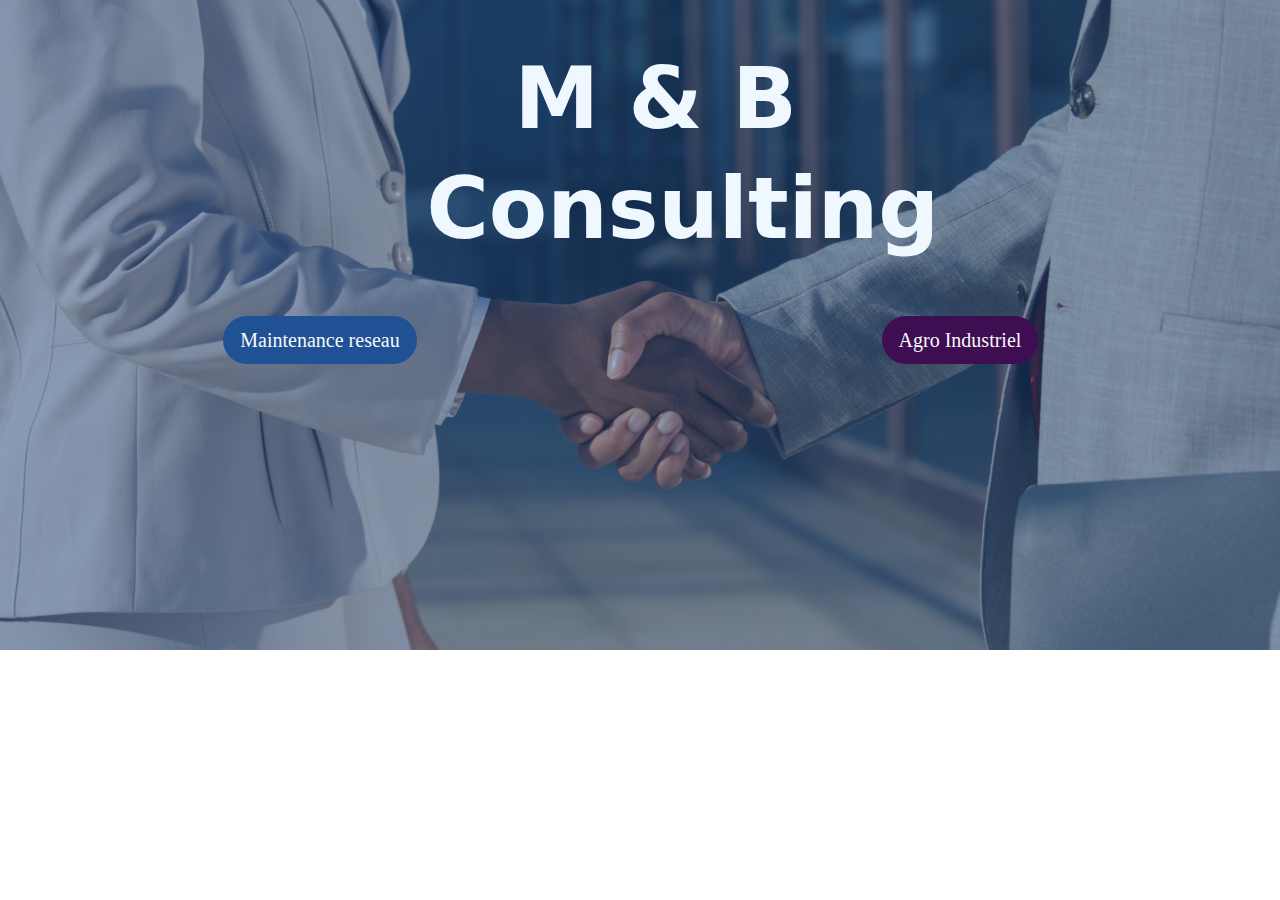
==== index.html @ 7c720ad5 "version 1" ====
<!DOCTYPE html>
<html lang="en">
<head>
    <meta charset="UTF-8">
    <meta name="viewport" content="width=device-width, initial-scale=1.0">
    <title>M & B | Consulting</title>
    <link rel="stylesheet" href="css/bootstrap.min.css">
    <link rel="stylesheet" href="css/index.css">
</head>
<body >
    <div class="container-fluid image" style="height: 650px; background-image: url(images/4.png) !important; background-color:rgba(0, 0, 0, 0.2) ; background-size: 100% !important;">
        
        <div class="row pt-5">
            <div class="col-12">
                <h1 class="titre">M & B</h1>
            </div>
            <div class="col-12">
                <h1 class="titre1"> Consulting </h1>
            </div>
        </div>

        <div class="row">
            <div class="col-md-6 d-flex justify-content-center mt-5">
                <a  href="tech.html" class="btn tech text-light btn-lg ">Maintenance reseau</a>
            </div>
            <div class="col-md-6 d-flex justify-content-center mt-5">
                <a  href="agro.html" class="btn agro text-light  btn-lg">Agro Industriel</a>
            </div>
        </div>
    </div>
    <script src="js/bootstrap.bundle.min.js"></script>
</body>
</html>
---- css/index.css ----
body{
    background-image: url("images/1.jpg") !important;
    background-repeat: no-repeat;
    background-size: 100%;
}

.tech{
    background-color: #1F5194;
    border-radius: 50px;
    font-family: Times;
}

.agro{
    background-color: #3E0D52;
    border-radius: 50px;
    font-family: Times;
}

/* .les_boutons{
    margin-top: % !important;
} */

.titre{
    margin-left: 40% !important;
    font-size: 85px !important;
    font-weight: bolder;
    /* align-items: center; */
    color: aliceblue ;
    /* padding: 5%; */
}

.titre1{
    margin-left: 40% !important;
    font-size: 85px !important;
    font-weight: bolder;
    margin-left: 33% !important;
    color: aliceblue ;
}
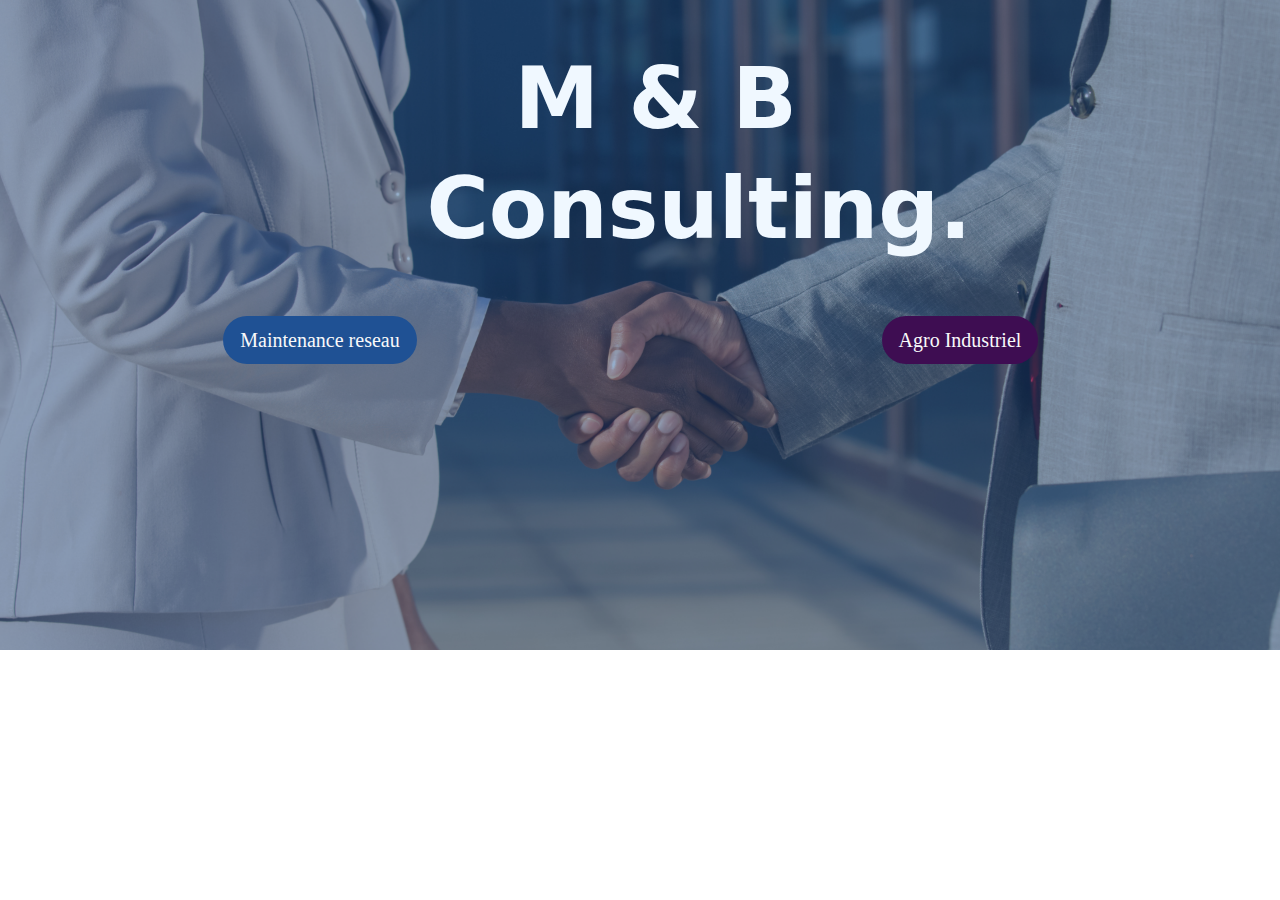
==== commit c737bed4: "mise a jour 2" ====
--- a/index.html
+++ b/index.html
@@ -15,7 +15,7 @@
                 <h1 class="titre">M & B</h1>
             </div>
             <div class="col-12">
-                <h1 class="titre1"> Consulting </h1>
+                <h1 class="titre1"> Consulting. </h1>
             </div>
         </div>
 
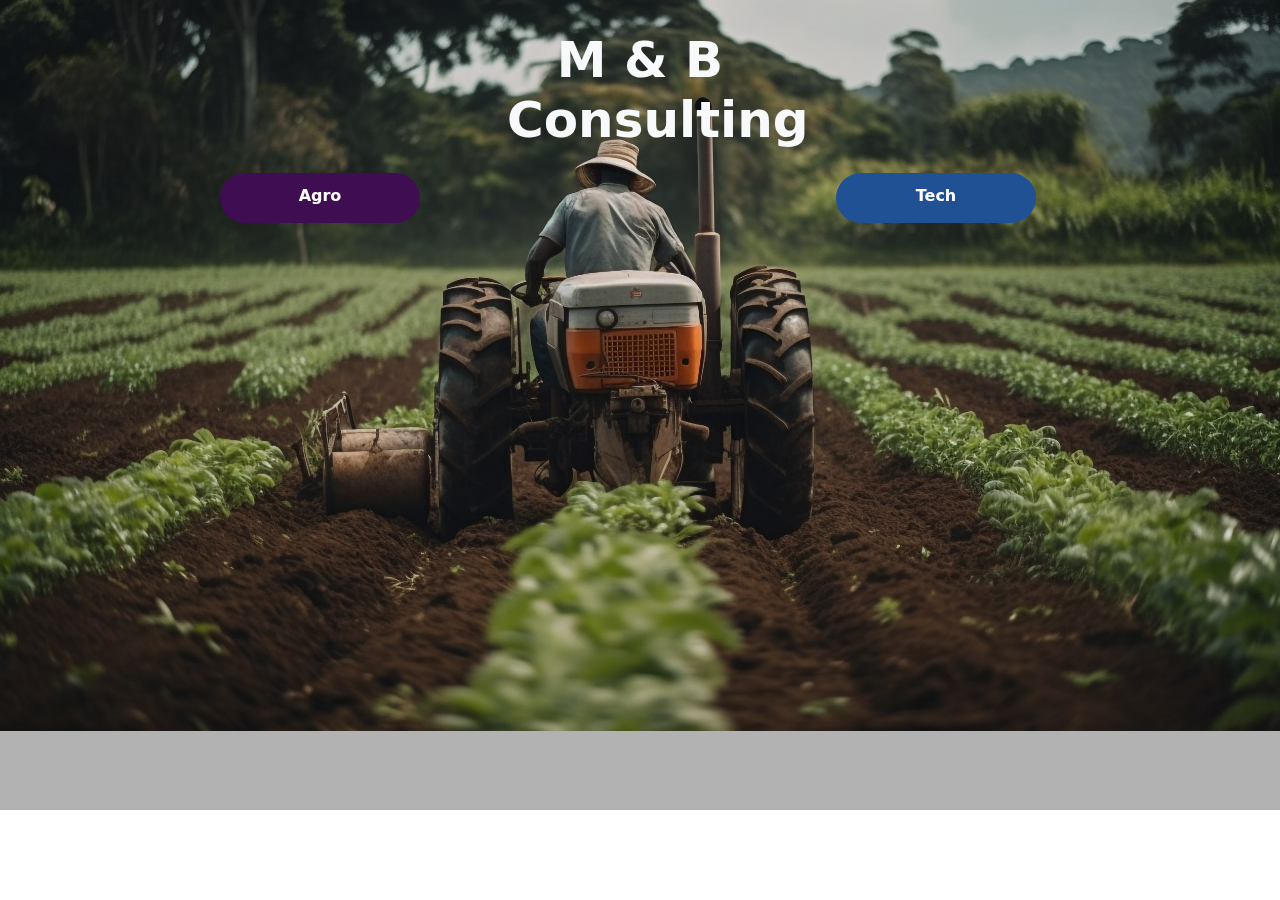
==== commit e0b908ed: "test agro" ====
--- a/index.html
+++ b/index.html
@@ -1,4 +1,37 @@
 <!DOCTYPE html>
+<html lang="en">
+<head>
+    <meta charset="UTF-8">
+    <meta name="viewport" content="width=device-width, initial-scale=1.0">
+    <title> M & B | Consulting </title>
+    <link rel="stylesheet" href="css/bootstrap.min.css">
+    <link rel="stylesheet" href="css/index.css">
+</head>
+<body>
+
+    <div class="container-fluid acceuil" style="flex-direction : column; position:  fixed ; height : 90vh; background-image : url(images/6.jpg) !important; background-color:rgba(0, 0, 0, 0.3) ; background-size: 100% !important; background-repeat: no-repeat !important;"">
+        <div class="row title_content ">
+            <div class="row w-25 titre">
+                <h1 class="text-light  fw-bold">M & B Consulting</h1>
+            </div>
+            <div class="row"> 
+                <div class="col-md-6 d-flex justify-content-center">
+                    <a href="agro.html" class="btn button agro">Agro</a>
+                </div>
+
+                <div class="col-md-6 d-flex justify-content-center">
+                    <a href="tech.html" class="btn button tech ">Tech</a>
+                </div>
+            </div>
+        </div>
+    </div>
+
+    <script src="js/bootstrap.bundle.min.js"></script>
+</body>
+</html>
+
+
+<!-- <!DOCTYPE html>
 <html lang="en">
 <head>
     <meta charset="UTF-8">
@@ -30,4 +63,4 @@
     </div>
     <script src="js/bootstrap.bundle.min.js"></script>
 </body>
-</html>+</html> -->--- a/css/index.css
+++ b/css/index.css
@@ -1,4 +1,54 @@
-body{
+.title_content{
+    margin: 15px auto ;
+    width: 100%;
+}
+
+.acceuil{
+    align-items: center ;
+    display: flex ;
+}
+
+.titre {
+    margin: 15px auto;
+    text-align: center !important;
+}
+
+.titre h1{
+    font-size: 50px;
+    font-weight: bold;
+}
+
+.button{
+    width: 200px;
+    height: 50px;
+    padding: 10px 10px 10px;
+    color: white;
+    font-weight: bold;
+    border-radius: 150px;
+}
+
+.agro{
+    background-color: #3E0D52 !important;
+}
+
+.tech{
+    background-color: #1F5194 !important; 
+}
+
+
+a:hover{
+    color: unset !important;
+}
+
+@media screen and (max-width : 900px) {
+    .titre{
+        width: 50% !important;
+    }    
+}
+
+
+
+/* body{
     background-image: url("images/1.jpg") !important;
     background-repeat: no-repeat;
     background-size: 100%;
@@ -16,17 +66,12 @@
     font-family: Times;
 }
 
-/* .les_boutons{
-    margin-top: % !important;
-} */
 
 .titre{
     margin-left: 40% !important;
     font-size: 85px !important;
     font-weight: bolder;
-    /* align-items: center; */
     color: aliceblue ;
-    /* padding: 5%; */
 }
 
 .titre1{
@@ -35,4 +80,4 @@
     font-weight: bolder;
     margin-left: 33% !important;
     color: aliceblue ;
-}+} */--- a/css/index.css
+++ b/css/index.css
@@ -1,4 +1,54 @@
-body{
+.title_content{
+    margin: 15px auto ;
+    width: 100%;
+}
+
+.acceuil{
+    align-items: center ;
+    display: flex ;
+}
+
+.titre {
+    margin: 15px auto;
+    text-align: center !important;
+}
+
+.titre h1{
+    font-size: 50px;
+    font-weight: bold;
+}
+
+.button{
+    width: 200px;
+    height: 50px;
+    padding: 10px 10px 10px;
+    color: white;
+    font-weight: bold;
+    border-radius: 150px;
+}
+
+.agro{
+    background-color: #3E0D52 !important;
+}
+
+.tech{
+    background-color: #1F5194 !important; 
+}
+
+
+a:hover{
+    color: unset !important;
+}
+
+@media screen and (max-width : 900px) {
+    .titre{
+        width: 50% !important;
+    }    
+}
+
+
+
+/* body{
     background-image: url("images/1.jpg") !important;
     background-repeat: no-repeat;
     background-size: 100%;
@@ -16,17 +66,12 @@
     font-family: Times;
 }
 
-/* .les_boutons{
-    margin-top: % !important;
-} */
 
 .titre{
     margin-left: 40% !important;
     font-size: 85px !important;
     font-weight: bolder;
-    /* align-items: center; */
     color: aliceblue ;
-    /* padding: 5%; */
 }
 
 .titre1{
@@ -35,4 +80,4 @@
     font-weight: bolder;
     margin-left: 33% !important;
     color: aliceblue ;
-}+} */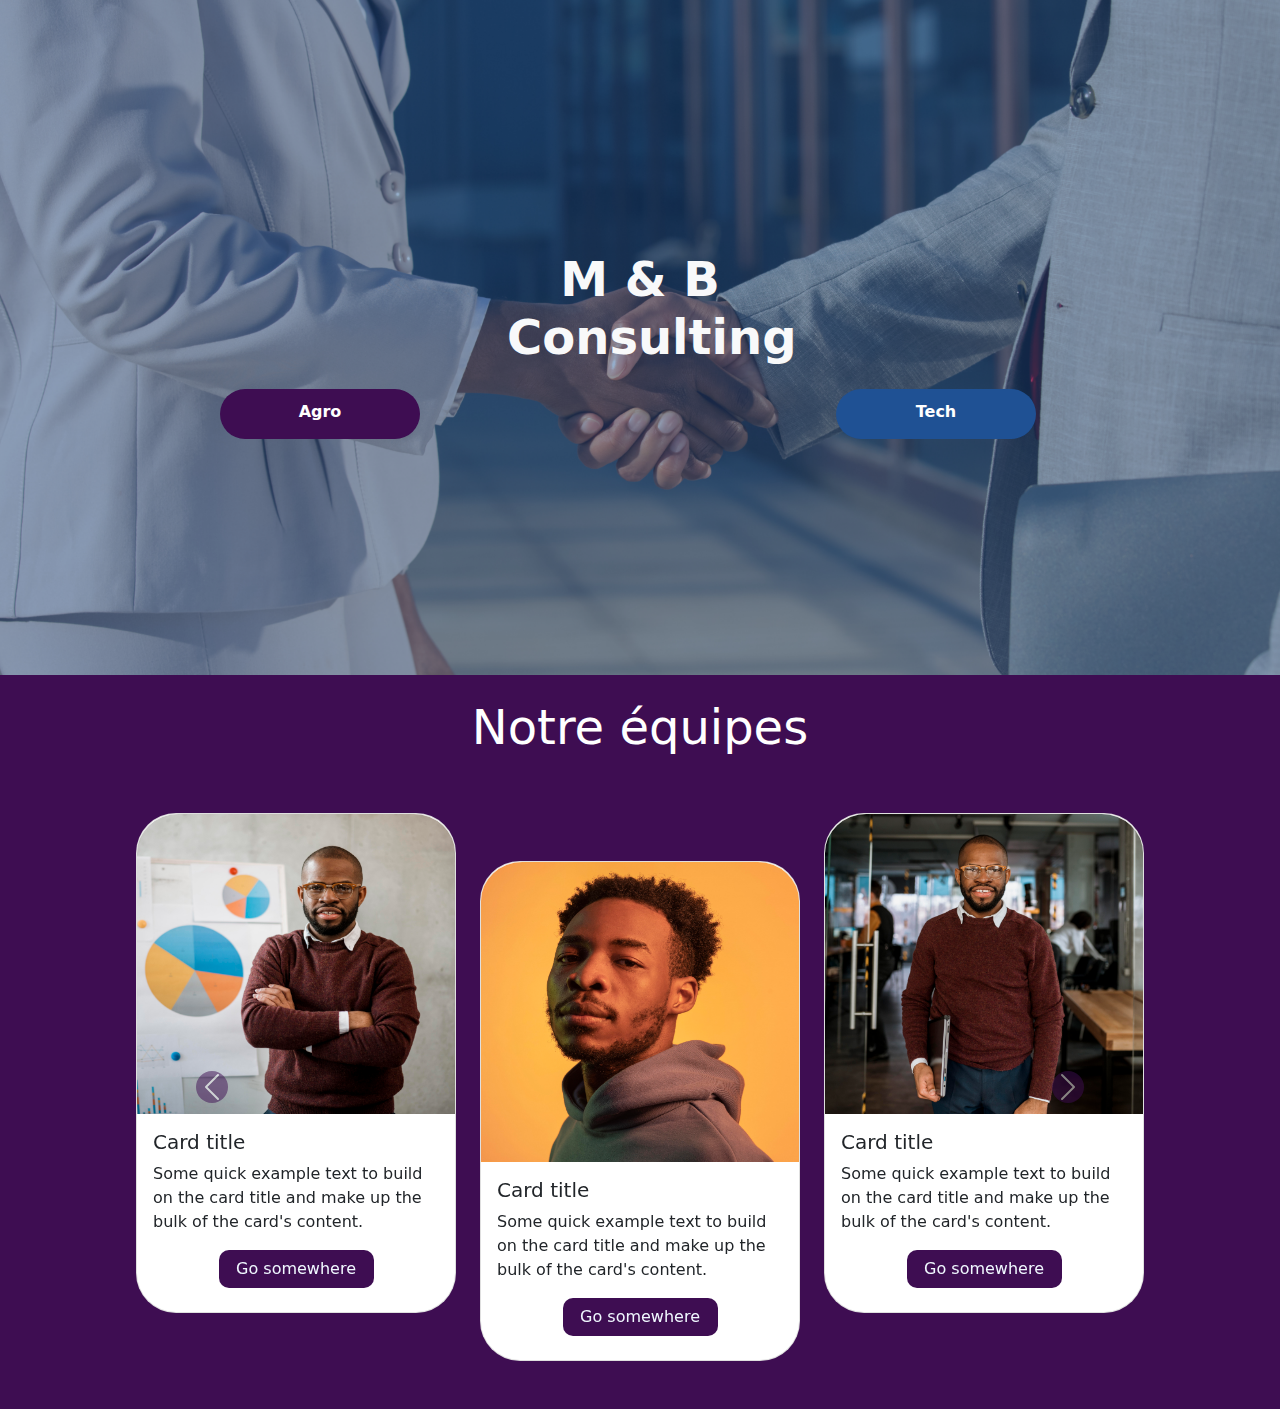
==== commit 81154117: "mise a jour" ====
--- a/index.html
+++ b/index.html
@@ -8,11 +8,10 @@
     <link rel="stylesheet" href="css/index.css">
 </head>
 <body>
-
-    <div class="container-fluid acceuil" style="flex-direction : column; position:  fixed ; height : 90vh; background-image : url(images/6.jpg) !important; background-color:rgba(0, 0, 0, 0.3) ; background-size: 100% !important; background-repeat: no-repeat !important;"">
-        <div class="row title_content ">
+    <div class="container-fluid acceuil" style="flex-direction : column; position:  relative !important ; height : 75vh; background-image : url(images/4.png) !important; background-color:rgba(0, 0, 0, 0.3) ; background-size: 100% !important; background-repeat: no-repeat !important;"">
+        <div class="row title_content">
             <div class="row w-25 titre">
-                <h1 class="text-light  fw-bold">M & B Consulting</h1>
+                <h1 class="text-light fw-bold">M & B Consulting</h1>
             </div>
             <div class="row"> 
                 <div class="col-md-6 d-flex justify-content-center">
@@ -23,6 +22,151 @@
                     <a href="tech.html" class="btn button tech ">Tech</a>
                 </div>
             </div>
+        </div>
+    </div>
+
+    <div class="row d-flex justify-content-center pt-4">
+        <h1 class="text-center text-white">Notre équipes</h1>
+    </div>
+
+    <div class="container my_carrousel my-5 d-flex justify-content-center">
+        <div id="carouselExampleInterval" class="carousel slide" data-bs-ride="carousel">
+            <div class="carousel-inner">
+              <div class="carousel-item active" data-bs-interval="10000">
+                    <div class="row">
+                        <div class="col-md-4">
+                            <div class="card card_team" style="width: 20rem;">
+                                <img src="images/p1.jpg" class="card-img-top image_team" alt="...">
+                                <div class="card-body">
+                                    <h5 class="card-title">Card title</h5>
+                                    <p class="card-text">Some quick example text to build on the card title and make up the bulk of the card's content.</p>
+                                   <div class="row d-flex justify-content-center">
+                                        <a href="#" class="btn btn_agro w-50">Go somewhere</a>
+                                   </div>
+                                </div>
+                            </div>
+                        </div>
+
+                        <div class="col-md-4 mt-5">
+                            <div class="card card_team" style="width: 20rem;">
+                                <img src="images/p9.jpg" class="card-img-top image_team" alt="...">
+                                <div class="card-body">
+                                    <h5 class="card-title">Card title</h5>
+                                    <p class="card-text">Some quick example text to build on the card title and make up the bulk of the card's content.</p>
+                                   <div class="row d-flex justify-content-center">
+                                        <a href="#" class="btn btn_agro w-50">Go somewhere</a>
+                                   </div>
+                                </div>
+                            </div>
+                        </div>
+                        <div class="col-md-4">
+                            <div class="card card_team" style="width: 20rem;">
+                                <img src="images/p3.jpg" class="card-img-top image_team" alt="...">
+                                <div class="card-body">
+                                    <h5 class="card-title">Card title</h5>
+                                    <p class="card-text">Some quick example text to build on the card title and make up the bulk of the card's content.</p>
+                                   <div class="row d-flex justify-content-center">
+                                        <a href="#" class="btn btn_agro w-50">Go somewhere</a>
+                                   </div>
+                                </div>
+                            </div>
+                        </div>
+                    </div>
+              </div>
+
+              <div class="carousel-item" data-bs-interval="2000">
+                <div class="row">
+                    <div class="col-md-4">
+                        <div class="card card_team" style="width: 19rem;">
+                            <img src="images/p111111.jpg" class="card-img-top image_team" alt="...">
+                            <div class="card-body">
+                                <h5 class="card-title">Card title</h5>
+                                <p class="card-text">Some quick example text to build on the card title and make up the bulk of the card's content.</p>
+                               <div class="row d-flex justify-content-center">
+                                    <a href="#" class="btn btn_agro w-50">Go somewhere</a>
+                               </div>
+                            </div>
+                        </div>
+                    </div>
+
+                    <div class="col-md-4 mt-5">
+                        <div class="card card_team" style="width: 19rem;">
+                            <img src="images/P7.jpg" class="card-img-top image_team" alt="...">
+                            <div class="card-body">
+                                <h5 class="card-title">Card title</h5>
+                                <p class="card-text">Some quick example text to build on the card title and make up the bulk of the card's content.</p>
+                               <div class="row d-flex justify-content-center">
+                                    <a href="#" class="btn btn_agro w-50">Go somewhere</a>
+                               </div>
+                            </div>
+                        </div>
+                    </div>
+                    <div class="col-md-4">
+                        <div class="card card_team" style="width: 20rem;">
+                            <img src="images/p9.jpg" class="card-img-top image_team" alt="...">
+                            <div class="card-body">
+                                <h5 class="card-title">Card title</h5>
+                                <p class="card-text">Some quick example text to build on the card title and make up the bulk of the card's content.</p>
+                               <div class="row d-flex justify-content-center">
+                                    <a href="#" class="btn btn_agro w-50">Go somewhere</a>
+                               </div>
+                            </div>
+                        </div>
+                    </div>
+                </div>
+              </div>
+
+              <div class="carousel-item" data-bs-interval="2000">
+                <div class="row">
+                    <div class="col-md-4">
+                        <div class="card card_team" style="width: 20rem;">
+                            <img src="images/p1.jpg" class="card-img-top image_team" alt="...">
+                            <div class="card-body">
+                                <h5 class="card-title">Card title</h5>
+                                <p class="card-text">Some quick example text to build on the card title and make up the bulk of the card's content.</p>
+                               <div class="row d-flex justify-content-center">
+                                    <a href="#" class="btn btn_agro w-50">Go somewhere</a>
+                               </div>
+                            </div>
+                        </div>
+                    </div>
+
+                    <div class="col-md-4 mt-5">
+                        <div class="card card_team" style="width: 20rem;">
+                            <img src="images/p2.jpg" class="card-img-top image_team" alt="...">
+                            <div class="card-body">
+                                <h5 class="card-title">Card title</h5>
+                                <p class="card-text">Some quick example text to build on the card title and make up the bulk of the card's content.</p>
+                               <div class="row d-flex justify-content-center">
+                                    <a href="#" class="btn btn_agro w-50">Go somewhere</a>
+                               </div>
+                            </div>
+                        </div>
+                    </div>
+                    <div class="col-md-4">
+                        <div class="card card_team" style="width: 20rem;">
+                            <img src="images/p3.jpg" class="card-img-top image_team" alt="...">
+                            <div class="card-body">
+                                <h5 class="card-title">Card title</h5>
+                                <p class="card-text">Some quick example text to build on the card title and make up the bulk of the card's content.</p>
+                               <div class="row d-flex justify-content-center">
+                                    <a href="#" class="btn btn_agro w-50">Go somewhere</a>
+                               </div>
+                            </div>
+                        </div>
+                    </div>
+                </div>
+              </div>
+            </div>
+
+            <button class="carousel-control-prev" type="button" data-bs-target="#carouselExampleInterval" data-bs-slide="prev">
+              <span class="carousel-control-prev-icon icon_btn" aria-hidden="true"></span>
+              <span class="visually-hidden">Previous</span>
+            </button>
+            <button class="carousel-control-next" type="button" data-bs-target="#carouselExampleInterval" data-bs-slide="next">
+              <span class="carousel-control-next-icon icon_btn" aria-hidden="true"></span>
+              <span class="visually-hidden">Next</span>
+            </button>
         </div>
     </div>
 
--- a/css/index.css
+++ b/css/index.css
@@ -1,11 +1,11 @@
 .title_content{
-    margin: 15px auto ;
+    margin: auto 10px ;
     width: 100%;
 }
 
 .acceuil{
+    display: flex;
     align-items: center ;
-    display: flex ;
 }
 
 .titre {
@@ -16,6 +16,15 @@
 .titre h1{
     font-size: 50px;
     font-weight: bold;
+}
+
+h1{
+    font-size: 3rem !important;
+    /* font-weight: 800 !important; */
+}
+
+body{
+    background-color: #3E0D52;
 }
 
 .button{
@@ -45,6 +54,35 @@
         width: 50% !important;
     }    
 }
+
+.my_carrousel{
+    position: relative;
+}
+
+.icon_btn{
+    background-color: #3E0D52;
+    color: white;
+    font-weight: bold;
+    border-radius: 50%;
+}
+
+.btn_agro{
+    background-color: #3E0D52;
+    color: aliceblue;
+    border-radius: 10px;
+}
+
+.card_team{
+    border-radius: 40px ;
+    height: 500px !important;
+    width : 300px;
+}
+
+.image_team{
+    border-radius: 13% 13% 0 0 ;
+    height: 300px;
+}
+
 
 
 
--- a/css/index.css
+++ b/css/index.css
@@ -1,11 +1,11 @@
 .title_content{
-    margin: 15px auto ;
+    margin: auto 10px ;
     width: 100%;
 }
 
 .acceuil{
+    display: flex;
     align-items: center ;
-    display: flex ;
 }
 
 .titre {
@@ -16,6 +16,15 @@
 .titre h1{
     font-size: 50px;
     font-weight: bold;
+}
+
+h1{
+    font-size: 3rem !important;
+    /* font-weight: 800 !important; */
+}
+
+body{
+    background-color: #3E0D52;
 }
 
 .button{
@@ -45,6 +54,35 @@
         width: 50% !important;
     }    
 }
+
+.my_carrousel{
+    position: relative;
+}
+
+.icon_btn{
+    background-color: #3E0D52;
+    color: white;
+    font-weight: bold;
+    border-radius: 50%;
+}
+
+.btn_agro{
+    background-color: #3E0D52;
+    color: aliceblue;
+    border-radius: 10px;
+}
+
+.card_team{
+    border-radius: 40px ;
+    height: 500px !important;
+    width : 300px;
+}
+
+.image_team{
+    border-radius: 13% 13% 0 0 ;
+    height: 300px;
+}
+
 
 
 
